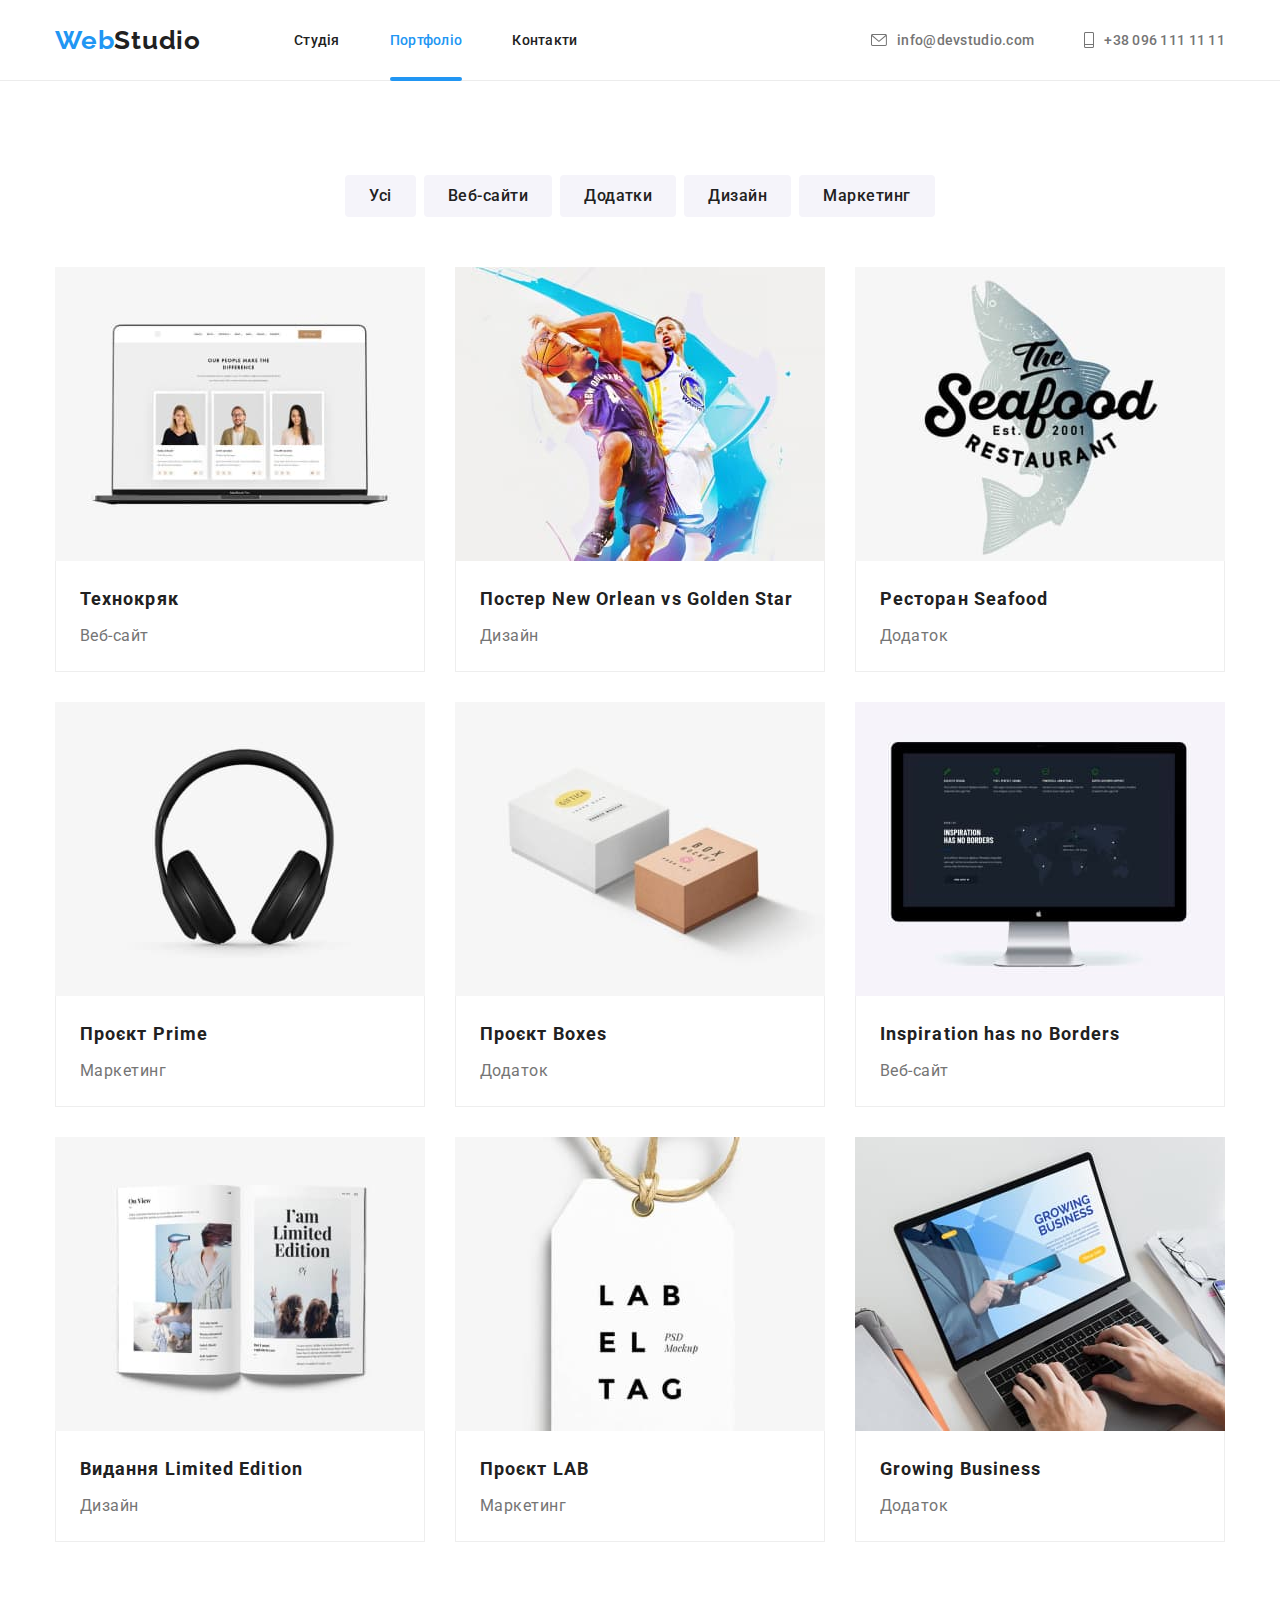
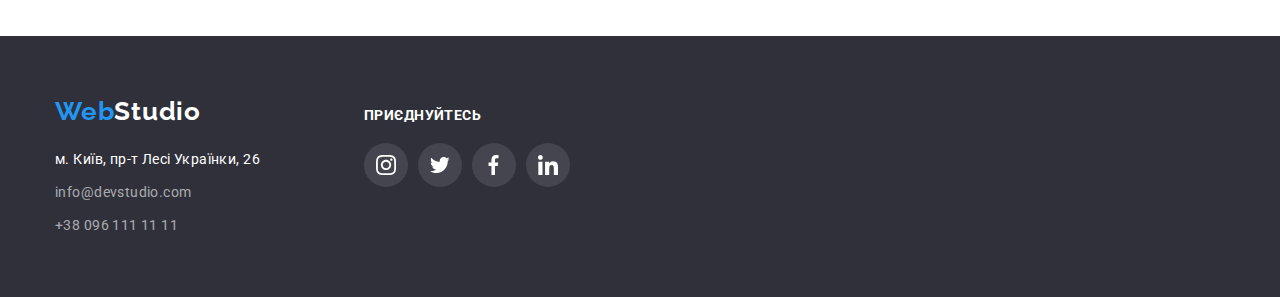
==== portfolio.html @ 09ee4f3e "start" ====
<!DOCTYPE html>
<html lang="en">
<head>
    <meta charset="UTF-8">
    <meta http-equiv="X-UA-Compatible" content="IE=edge">
    <meta name="viewport" content="width=device-width, initial-scale=1.0">
    <title>Portfolio</title>
    <link rel="preconnect" href="https://fonts.gstatic.com" crossorigin>
    <link rel="preconnect" href="https://fonts.googleapis.com">
    <link href="https://fonts.googleapis.com/css2?family=Raleway:wght@700&family=Roboto:wght@400;500;700;900&display=swap" rel="stylesheet">
    <link rel="stylesheet" href="https://cdnjs.cloudflare.com/ajax/libs/modern-normalize/1.1.0/modern-normalize.min.css" integrity="sha512-wpPYUAdjBVSE4KJnH1VR1HeZfpl1ub8YT/NKx4PuQ5NmX2tKuGu6U/JRp5y+Y8XG2tV+wKQpNHVUX03MfMFn9Q==" crossorigin="anonymous" referrerpolicy="no-referrer">
    <link rel="stylesheet" href="./css/styles.css">    
</head>
<body class="site-body">

<!--Header-->
<header class="header">
    <div class="header-container container"> 
        <a href="./index.html" class="logo-link link">Web<span class="logo-accent-black">Studio</span></a>
        <nav class="header-navigation">
            <ul class="site-nav-list list ">
                <li><a href ="./index.html" class="navigation-link link ">Студія</a></li>
                <li><a href="./portfolio.html" class="navigation-link link current">Портфоліо</a></li>
                <li><a href="/" class="navigation-link link">Контакти</a></li>
            </ul>
        </nav>
        <ul class="auth-nav-list list">
            <li>
                <a href="mailto:info@devstudio.com" class="auth-link">
                <svg class="header-icon" width="16" height="12">
                    <use href="./images/header-symbol-defs.svg#icon-header1" ></use>
                </svg>
                info@devstudio.com</a>
            </li>
            <li>
                <a href="tel:+380961111111" class="auth-link">
                <svg class="header-icon" width="10" height="16">
                    <use href="./images/header-symbol-defs.svg#icon-header2" ></use>
                </svg>
                +38 096 111 11 11</a>
            </li>
        </ul>
    </div>   
</header>

<!--Filter of buttons-->
<main>
    <section class="filter-section">
        <div class="container"> 
            <h1 class="visually-hidden">Портфоліо</h1>
            <ul class="filters-list list"> 
                <li><button type="button" class="filter">Усі</button></li>
                <li><button type="button" class="filter">Веб-сайти</button></li>
                <li><button type="button" class="filter">Додатки</button></li>
                <li><button type="button" class="filter">Дизайн</button></li>
                <li><button type="button" class="filter">Маркетинг</button></li>
            </ul>

            <ul class="filter-set">
                <li class="filter-item"> 
                    <a href="./index.html" class="filter-card-link" target="_blank" rel="noopener noreferrer nofollow">
                        <div class="filter-top-wrap">
                            <img src="./images/project1.jpeg" 
                            alt="Леп топ. Зображення сайту" 
                            width="370" 
                            height="294">
                            <p class="filter-top">Ресурс пропонує комплексні пропозиції з різним рівнем функціоналу та сервісів. Все це дозволить відвідувачу отримати вичерпні відомості про компанію чи приватну особу.</p>
                        </div>

                        <div class="filter-card-content">
                            <h3 class="project-name">Технокряк</h3>
                            <p class="app">Веб-сайт</p>                            
                            <p class="visually-hidden">Lorem ipsum dolor sit, amet consectetur adipisicing elit. Laudantium, quod.</p>
                        </div>
                    </a>
                </li>
                <li class="filter-item"> 
                    <a href="./index.html"  class="filter-card-link" target="_blank" rel="noopener noreferrer nofollow">
                        <div class="filter-top-wrap">
                            <img src="./images/project2.jpeg" 
                            alt="Леп топ. Зображення сайту" 
                            width="370"
                            height="294">
                            <p class="filter-top">Ресурс пропонує комплексні пропозиції з різним рівнем функціоналу та сервісів. Все це дозволить відвідувачу отримати вичерпні відомості про компанію чи приватну особу.</p>
                        </div>
                        
                        <div class="filter-card-content">
                            <h3 class="project-name">Постер New Orlean vs Golden Star</h3>
                            <p class="app">Дизайн</p>
                            <p class="visually-hidden">Lorem ipsum dolor sit, amet consectetur adipisicing elit. Laudantium, quod.</p>
                        </div>
                    </a>
                </li>
                <li class="filter-item"> 
                    <a href="./index.html"  class="filter-card-link" target="_blank" rel="noopener noreferrer nofollow">
                        <div class="filter-top-wrap">
                            <img src="./images/project3.jpeg" 
                            alt="Леп топ. Зображення сайту" 
                            width="370"
                            height="294">
                            <p class="filter-top">Ресурс пропонує комплексні пропозиції з різним рівнем функціоналу та сервісів. Все це дозволить відвідувачу отримати вичерпні відомості про компанію чи приватну особу.</p>
                        </div>

                        <div class="filter-card-content">
                            <h3 lang="en" class="project-name">Ресторан Seafood</h3>
                            <p class="app">Додаток</p>
                            <p class="visually-hidden">Lorem ipsum dolor sit, amet consectetur adipisicing elit. Laudantium, quod.</p>
                        </div>
                    </a>
                </li>
                <li class="filter-item"> 
                    <a href="./index.html"  class="filter-card-link" target="_blank" rel="noopener noreferrer nofollow">
                        <div class="filter-top-wrap">
                            <img src="./images/project4.jpeg" 
                            alt="Леп топ. Зображення сайту" 
                            width="370"
                            height="294">
                            <p class="filter-top">Ресурс пропонує комплексні пропозиції з різним рівнем функціоналу та сервісів. Все це дозволить відвідувачу отримати вичерпні відомості про компанію чи приватну особу.</p>
                        </div>

                        <div class="filter-card-content">
                            <h3 lang="en" class="project-name">Проєкт Prime</h3>
                            <p class="app">Маркетинг</p>                            
                            <p class="visually-hidden">Lorem ipsum dolor sit, amet consectetur adipisicing elit. Laudantium, quod.</p>
                        </div>
                    </a>
                </li>
                <li class="filter-item"> 
                    <a href="./index.html"  class="filter-card-link" target="_blank" rel="noopener noreferrer nofollow">
                        <div class="filter-top-wrap">
                            <img src="./images/project5.jpeg" 
                            alt="Леп топ. Зображення сайту" 
                            width="370"
                            height="294">
                            <p class="filter-top">Ресурс пропонує комплексні пропозиції з різним рівнем функціоналу та сервісів. Все це дозволить відвідувачу отримати вичерпні відомості про компанію чи приватну особу.</p>
                        </div>

                        <div class="filter-card-content">
                            <h3 lang="en" class="project-name">Проєкт Boxes</h3>
                            <p class="app">Додаток</p>
                            <p class="visually-hidden">Lorem ipsum dolor sit, amet consectetur adipisicing elit. Laudantium, quod.</p>
                        </div>
                    </a>
                </li>
                <li class="filter-item"> 
                    <a href="./index.html"  class="filter-card-link" target="_blank" rel="noopener noreferrer nofollow">
                        <div class="filter-top-wrap">
                            <img src="./images/project6.jpeg" 
                            alt="Леп топ. Зображення сайту" 
                            width="370"
                            height="294">
                            <p class="filter-top">Ресурс пропонує комплексні пропозиції з різним рівнем функціоналу та сервісів. Все це дозволить відвідувачу отримати вичерпні відомості про компанію чи приватну особу.</p>
                        </div>
                        <div class="filter-card-content">
                            <h3 class="project-name">Inspiration has no Borders</h3>
                            <p class="app">Веб-сайт</p>
                            <p class="visually-hidden">Lorem ipsum dolor sit, amet consectetur adipisicing elit. Laudantium, quod.</p>
                        </div>
                    </a> 
                </li>
                <li class="filter-item"> 
                    <a href="./index.html"  class="filter-card-link" target="_blank" rel="noopener noreferrer nofollow">
                        <div class="filter-top-wrap">
                            <img src="./images/project7.jpeg" 
                            alt="Леп топ. Зображення сайту" 
                            width="370"
                            height="294">
                            <p class="filter-top">Ресурс пропонує комплексні пропозиції з різним рівнем функціоналу та сервісів. Все це дозволить відвідувачу отримати вичерпні відомості про компанію чи приватну особу.</p>
                        </div>
                        <div class="filter-card-content">
                            <h3 class="project-name">Видання Limited Edition</h3>
                            <p class="app">Дизайн</p>
                            <p class="visually-hidden">Lorem ipsum dolor sit, amet consectetur adipisicing elit. Laudantium, quod.</p>
                        </div>
                    </a> 
                </li>
                <li class="filter-item"> 
                    <a href="./index.html"  class="filter-card-link" target="_blank" rel="noopener noreferrer nofollow">
                        <div class="filter-top-wrap">
                            <img src="./images/project8.jpeg" 
                            alt="Леп топ. Зображення сайту" 
                            width="370"
                            height="294">
                            <p class="filter-top">Ресурс пропонує комплексні пропозиції з різним рівнем функціоналу та сервісів. Все це дозволить відвідувачу отримати вичерпні відомості про компанію чи приватну особу.</p>
                        </div>
                        <div class="filter-card-content">
                            <h3 class="project-name">Проєкт LAB</h3>
                            <p class="app">Маркетинг</p>
                            <p class="visually-hidden">Lorem ipsum dolor sit, amet consectetur adipisicing elit. Laudantium, quod.</p>
                        </div>
                    </a>    
                </li>
                <li class="filter-item"> 
                    <a href="./index.html"  class="filter-card-link" target="_blank" rel="noopener noreferrer nofollow">
                        <div class="filter-top-wrap">
                            <img src="./images/project9.jpeg" 
                            alt="Леп топ. Зображення сайту" 
                            width="370"
                            height="294">
                            <p class="filter-top">Ресурс пропонує комплексні пропозиції з різним рівнем функціоналу та сервісів. Все це дозволить відвідувачу отримати вичерпні відомості про компанію чи приватну особу.</p>
                        </div>                     
                        <div class="filter-card-content">
                            <h3 class="project-name">Growing Business</h3>
                            <p class="app">Додаток</p>
                            <p class="visually-hidden">Lorem ipsum dolor sit, amet consectetur adipisicing elit. Laudantium, quod.</p>
                        </div>
                    </a>
                </li>
            </ul>
        </div>
    </section>
</main>

<!--Footer -->
    <footer class="footer">
        <div class="container footer-container">
            <div class="contact-wrap">
                <div class="footer-contact ">
                    <a href="./index.html" class="logo-link link">Web<span class="logo-accent-white">Studio</span></a>
                    <address class="footer-address">
                        <ul class="footer-list list">
                            <li class="address-item">
                                <a href="https://goo.gl/maps/D7AYQbpJmKxiP5Zv7"
                                target="_blank"
                                rel="noopener noreferrer nofollow" class="link-address-address link"
                                >м. Київ, пр-т Лесі Українки, 26</a>
                            </li>
                            <li class="address-item"><a href="mailto:info@devstudio.com" class="link-address link">info@devstudio.com</a></li>
                            <li class="address-item"><a href="tel:+380961111111" class="link-address link call">+38 096 111 11 11</a></li>
                        </ul>
                    </address>
                </div>
            </div>
            <div class="join-wrap">
                <div class="footer-join">
                    <h3 class="footer-soc-titel">приєднуйтесь</h3>
                    <ul class="footer-soc-list list">
                        <li class="footer-soc-item">
                            <a href=""
                            target="_blank"
                            rel="noopener noreferrer nofollow" 
                            class="footer-soc-link list">
                                <svg class="clints-soc-icon" width="20" height="20">
                                    <use href="./images/symbol-defs.svg#icon-Team1"></use>
                                </svg>
                            </a>
                        </li>
                        <li class="team-soc-item">
                            <a href=""
                            target="_blank"
                            rel="noopener noreferrer nofollow" 
                            class="footer-soc-link list">
                                <svg class="clints-soc-icon" width="20" height="20">
                                    <use href="./images/symbol-defs.svg#icon-Team2"></use>
                                </svg>
                            </a>
                        </li>
                        <li class="team-soc-item">
                            <a href=""
                            target="_blank"
                            rel="noopener noreferrer nofollow" 
                            class="footer-soc-link list">
                                <svg class="clints-soc-icon" width="20" height="20">
                                    <use href="./images/symbol-defs.svg#icon-Team3"></use>
                                </svg>
                            </a>
                        </li>
                        <li class="team-soc-item">
                            <a href=""
                            target="_blank"
                            rel="noopener noreferrer nofollow" 
                            class="footer-soc-link list">
                                <svg class="clints-soc-icon" width="20" height="20">
                                    <use href="./images/symbol-defs.svg#icon-Team4"></use>
                                </svg>
                            </a>
                        </li>
                    </ul>
                </div>
            </div>
        </div>
    </footer>
</body>
</html>
---- css/styles.css ----
html {
    box-sizing: border-box;
}

*,*::before, *::after{
    box-sizing: inherit;
}

:root{
    --primary-text-color: #212121;
    --hero-text-color: #FFFFFF;
    --accet-text-color: #757575;
    --hero-text-color-low-wisibility:rgba(255, 255, 255, 0.6);
    --logo-blue-color:#2196F3;
    --primary-background-color:#FFFFFF;
    --additional-background-color:#F5F4FA;
    --accent-background-color:#2F303A;

    --button-color:#2196F3;
    --button-acvive-color:#188CE8;
    --filter-btn-border-color: #ECECEC;
    --hero-background-color: #C4C4C4;

    --filter-colour:#F5F4FA;
    --filter-active-color:#2196F3;
    --filter-container-background-color: #FFFFFF;
    --filter-container-border-color: 1px solid #EEEEEE;;
    --filter-set-gap: 30px;
    --filter-box-shadow: 0px 1px 1px rgba(0, 0, 0, 0.12), 0px 4px 4px rgba(0, 0, 0, 0.06), 1px 4px 6px rgba(0, 0, 0, 0.16);
    --filter-hover-overlay:rgba(33, 150, 243, 0.9);

    --team-border-shadow: 0px 1px 3px rgba(0, 0, 0, 0.12), 0px 1px 1px rgba(0, 0, 0, 0.14), 0px 2px 1px rgba(0, 0, 0, 0.2);
    --team-soc-item-color: #AFB1B8;
    --header-container-border: #ECECEC;
    --clients-border: #AFB1B8;

    --timing-function: cubic-bezier(0.4, 0, 0.2, 1);
}

p,
h1,
h2,
h3,
h4,
h5,
h6 {
    margin: 0;
}

ul,
ol {
    margin: 0;
    padding-left: 0;
}

a {
    text-decoration: none;
}

button {
    cursor: pointer;
}

address {
    font-style: normal;
}

address {
    font-style: normal;
}

img {
    display: block;
    height: auto;
}

body{
    background-color: var(--primary-background-color);
    font-family: "Roboto", sans-serif;
    margin: 0;
}

.list{
    list-style: none;
}

.link{
    text-decoration: none;
    font-style: normal;

    transition: color 250ms var(--timing-function);
} 

.section {
    padding-top: 120px;
    padding-bottom: 120px;
}

.container{
    width: 1200px;
    padding-left: 15px;
    padding-right: 15px;
    margin: 0 auto;
}

.visually-hidden{
    position: absolute;
    width: 1px;
    height: 1px;
    margin: -1px;
    border: 0;
    padding: 0;

    white-space: nowrap;
    clip-path: inset(100%);
    clip: rect(0 0 0 0);
    overflow: hidden;
}


/* -------------header------------ */

.header{
    font-family:'Roboto';
    border-bottom-width: 1px;
    border-bottom-style: solid;
    border-bottom-color: var(--header-container-border);

}

.header-container {
    display: flex;
    align-items: center;
    text-align: center;
}

.logo-link{
    color:var(--logo-blue-color); 
    font-family: 'Raleway','sans-serif';
    font-weight: 700;
    font-size: 26px;
    line-height: calc(31/26);
    letter-spacing: 0.03em;
    margin-right: 93px;
}

.logo-accent-black{
    color: var(--primary-text-color);
    font-family: inherit;

}

/* Site navigaion */

.header-navigation {
    margin-left: ;
}

.site-nav-list{
    display: flex;
    gap: 50px;
    align-items: center;
}


.site-nav-list,.link-address,.link:hover,
.site-nav-list,.link-address,.link:focus{
    color:var(--logo-blue-color); 
}

.navigation-link{
    color: var(--primary-text-color);
    font-weight: 500;
    font-size: 14px;
    line-height: calc(16/14);
    letter-spacing: 0.02em;
    display: inline-block;
    padding-top: 32px;
    padding-bottom: 32px;

    position: relative;
}

.current::after{
    content:'';
    position: absolute;
    display: block;
    width: 100%;
    height: 4px;
    border-radius: 2px;
    background-color: var(--logo-blue-color);
    bottom: -1px;
} 

.navigation-link:hover::after{
    opacity: 1;
}


.header-autharisation{
    margin-left: auto;
}


.site-nav-list .link.current{
    color: var(--logo-blue-color);
    
}

/* Site autharisation */

.auth-nav-list{
    display: flex;
    gap: 50px;
    margin-left: auto;
}

.auth-nav-list .auth-link {
    color: var(--accet-text-color);
    text-decoration: none;
    display: flex;
    align-items: center;

    transition: color 250ms var(--timing-function);
}

.auth-nav-list,.auth-link:hover,
.auth-nav-list,.auth-link:focus{
    color:var(--logo-blue-color); 
}

.header-icon{
    margin-right: 10px;
    fill: currentColor;

    transition: fill 250ms var(--timing-function);
}
.auth-link{
    padding-top: 32px;
    padding-bottom: 32px;
    transition: color 250ms var(--timing-function);
    
}

.auth-nav-list, .auth-link:hover
.auth-nav-list, .auth-link:focus{
    color:var(--logo-blue-color);        
    font-weight: 500;
    font-size: 14px;
    line-height: calc(16/14);
    letter-spacing: 0.02em
    
}


.header-icon:hover,
.header-icon:focus .header-icon{
    fill: var(--logo-blue-color)
}
/*--------------footer--------------*/

.footer{
    background-color:var(--accent-background-color);
    padding-top: 60px;
    padding-bottom: 60px;
}

.footer-container {
    display: flex;
    align-items: baseline;
}

/*--------------CONTACTS--------------*/


.logo-accent-white{
    color:var(--hero-text-color);
}

.link-address-address{
    color: var(--hero-text-color);
    font-size: 14px;
    line-height:calc(24/14);
    letter-spacing: 0.03em;
    display: inline-block;
}

.link-address{
    color: var(--hero-text-color);
    font-size: 14px;
    line-height:calc(24/14);
    letter-spacing: 0.03em;
    color:var(--hero-text-color-low-wisibility);
}

.footer-address{
    margin-top: 20px;
}

.address-item:not(:last-child) {
    margin-bottom: 9px;
}

.call{
    display: inline-block;
}

.footer-contact{
    margin-right: 70px;
}

/*--------------JOIN------------ */

.footer-soc-titel{
    color: var(--hero-text-color);
    font-weight: 700;
    font-size: 14px;
    line-height: calc(16/14);
    letter-spacing: 0.03em;
    text-transform: uppercase;
    margin-bottom: 20px;
}

.footer-soc-list {
    display: flex;
    gap: 10px;

}

.footer-soc-item {
    width: 44px;
    height: 44px;
}

.footer-soc-link {
    width: 100%;
    height: 100%;
    border-radius: 50%;
    background-color:rgba(255, 255, 255, 0.1);
    display: flex;
    align-items: center;
    justify-content: center;
}

.footer-soc-link{
    fill: var(--hero-text-color);
    transition: background-color 250ms var(--timing-function), fill 250ms var(--timing-function);
}

.footer-soc-link:hover, 
.footer-soc-link:focus{
    background-color: var(--logo-blue-color);
}


/*--------------WebStudio------------ */

/*hero*/
.hero{
    padding-top: 200px;
    padding-bottom: 200px;
    text-align: center;
    background-color: var(--hero-background-color);
    background-image: linear-gradient(
        rgba(47, 48, 58, 0.4),
        rgba(47, 48, 58, 0.4)
        ),
        url(../images/Hero.jpeg);
    max-width: 1600px;
    background-repeat: no-repeat;
    background-position: center;
    background-size: cover;
    margin: 0 auto;
}

.hero-title{
    color: var(--hero-text-color);
    font-weight: 900;
    font-size: 44px;
    line-height: calc(60/44);
    letter-spacing: 0.06em;
    text-transform: uppercase;
    width: 696px;
    display: block;
    margin: 0 auto;
    text-align: center;
    margin-bottom: 30px;
}

/*button*/

.button{
    font-family: inherit;
    font-style: normal;
    font-weight: 700;
    font-size: 16px;
    line-height: calc(30/16);
    color: var(--hero-text-color);
    background-color: var(--button-color);
    letter-spacing: 0.06em;
    min-width: 216px;
    cursor: pointer;
    border-radius: 4px;
    border-color: transparent;
    padding: 10px 32px;

    box-shadow: 0px 4px 4px rgba(0, 0, 0, 0.15);
    transition-property:background-color;
    transition-duration: 250ms;
    transition-timing-function: var(--timing-function), background-color 250ms var(--timing-function);
}

.modal-close-icon{
    width: 18px;
}

.button:hover,
.button:focus {
    color: var(--hero-text-color);
    background-color: var(--button-acvive-color);
}

/*benefits*/
.benefits{
    padding-top: 94px;
}

.benefits-wrap{
    flex-basis: calc((100% - 3 * 30px) / 4);
}

.benefits-thumb{
    background-color: var(--additional-background-color);
    width: 270px;
    height: 120px;
    display: flex;
    align-items: center;
    justify-content:center
}

.benefits-icon{
    width: 70px;
    height: 70px;
}

.benefits-title{
    color: var(--primary-text-color);
    font-weight: 700;
    font-size: 14px;
    line-height: calc(16/14);
    letter-spacing: 0.03em;
    text-transform: uppercase;
    margin-top: 30px;
    margin-bottom: 10px;
}

.benefits-descriptions{
    color:var(--accet-text-color); 
    font-size: 14px;
    line-height: calc(24/14);
    letter-spacing: 0.03em;
}

.benefits-list{
    display: flex;
    gap: 30px;
}

/*What are we doing*/

.examples{
    padding-top: 94px;
    padding-bottom: 94px;
}

.examples-title{
    color: var(--primary-text-color);
    font-weight: 700;
    font-size: 36px;
    line-height: calc(42/36);
    text-align: center;
    letter-spacing: 0.03em;
    margin-bottom: 50px;
}

.examples-image{
    flex-basis: calc((100%-2*30px) / 3);
}

.examples-ul{
    display: flex;
    gap: 30px;
}

.examples-head{
    font-weight: 700;
    font-size: 14px;
    line-height: calc(16/14);
    text-align: center;
    letter-spacing: 0.03em;
    text-transform: uppercase;
    color: var(--hero-text-color);
    margin-top: 0;
    margin-bottom: 0;
    padding-top: 27px;
    padding-bottom: 27px;
    background-color: rgba(47, 48, 58, 0.8);
}

.examples-head-wrap{
    position: absolute;
    bottom: 0;
    width: 100%;
}

.examples-products{
    position: relative;
    display: block;
}

/*our-team*/
.our-team-section{
    background-color: var(--additional-background-color);
    padding-top: 94px;
    padding-bottom: 94px;
}

.our-team{
    display: flex;
    flex-basis: calc(100% / 3);
    gap: 30px;

}
.our-team-title{
    font-weight: 700;
    font-size: 36px;
    line-height: calc(42/36);
    text-align: center;
    letter-spacing: 0.03em;
    margin-bottom: 50px;
}

.team-member-name{
    color: var(--primary-text-color);
    font-weight: 500;
    font-size: 16px;
    line-height: calc(19/16);
    margin-bottom: 10px;
    text-align: center;
    
}

.team-member-posiion{
    color:var(--accet-text-color);
    font-size: 16px;
    line-height: calc(19/16);
    letter-spacing: 0.03em;
    text-align: center;
    margin-bottom: 16px;

}

.our-team >.team-card{
    background-color: var(--primary-background-color);
    box-shadow: var(--team-border-shadow);
    border-radius: 0px 0px 4px 4px;
}

.team-card-wrap{
    background-color: var(--primary-background-color);
    padding-top: 30px;
    padding-bottom: 30px;
    border-radius: 0px 0px 4px 4px;
}

.team-soc-list {
    display: flex;
    justify-content: center;
    gap: 10px;

}

.team-soc-item {
    width: 44px;
    height: 44px;
}

.team-soc-link {
    width: 100%;
    height: 100%;
    border-radius: 50%;
    display: flex;
    align-items: center;
    justify-content: center;

    fill:var(--team-soc-item-color);
    transition: background-color 250ms var(--timing-function), fill 250ms var(--timing-function);
}

.team-soc-link:hover, 
.team-soc-link:focus{
    background-color: var(--logo-blue-color);
}

.team-soc-link:hover, 
.team-soc-link:focus .clints-soc-icon{
    fill: var(--hero-text-color)
}

/*--------------CLIENTS------------ */
.clients-title{
    font-weight: 700;
    font-size: 36px;
    line-height: calc(42/36);
    text-align: center;
    letter-spacing: 0.03em;
    margin-bottom: 50px;
}

.clients-list {
    display: flex;
    justify-content: center;
    gap: 30px;
}

.clients-item {
    width: calc((100% - 5 * 30px) / 6);
    height: 92px;
}

.clients-link {
    width: 100%;
    height: 100%;
    border: 1px solid;
    border-color: var(--clients-border);
    border-radius: 4px;
    display: flex;
    align-items: center;
    justify-content: center;
    fill:var(--team-soc-item-color);

    transition: border-color 250ms var(--timing-function), fill 250ms var(--timing-function);
}

.clients-link:hover,
.clients-link:focus {
    border: 1px solid;

}

.clints-soc-icon{
    transition: fill 250ms var(--timing-function);

}

.clients-link:hover, 
.clients-link:focus .clints-soc-icon{
    fill: var(--logo-blue-color);
    border-color: var(--logo-blue-color);
}

/*--------------MODAL WINDOW----------- */
.backdrop{
    width: 100%;
    height: 100%;
    background-color: rgba(0, 0, 0, 0.2);
    position: fixed;
    top: 0;
    transition: opacity 250ms cubic-bezier(0.4, 0, 0.2, 1), visibility 250ms cubic-bezier(0.4, 0, 0.2, 1) ;
}

.modal{
    width: 528px;
    min-height: 581px;
    background-color: #FFFFFF;
    box-shadow: 0px 1px 3px rgba(0, 0, 0, 0.12), 0px 1px 1px rgba(0, 0, 0, 0.14), 0px 2px 1px rgba(0, 0, 0, 0.2);
    border-radius: 4px;
    position: absolute;
    top: 50%;
    left:50%;
    transform: translate(-50%, -50%) scale(1);
    transition: transform 250ms  var(--timing-function);
}

.backdrop.is-hidden .modal{
    transform: translate(-50%, -50%) scale(0);
}

.modal-close{
    display: flex;
    align-items: center;
    justify-content: center;
    background-color: transparent;
    border-radius: 50%;
    border: 1px solid rgba(0, 0, 0, 0.1);
    position: absolute;
    width: 30px;
    height: 30px;
    right: 8px;
    top: 8px;
    cursor: pointer;
    transition-property: fill;
    transition-duration: 250ms;
    transition-timing-function: var(--timing-function);
}

.modal-close:hover{
    fill:var(--hover-focus-color);
}

.modal-close:focus{
    fill: var(--hover-focus-color);

}
.backdrop.is-hidden{
    opacity: 0;
    visibility: hidden;
    pointer-events: none;
}

.modal-close-icon{
    width: 18px;
}

/*--------------PORTFOLIO------------ */

.filter-section{
padding-top: 94px;
padding-bottom: 94px;
}

.filter{
    font-family: inherit;
    font-style: normal;
    font-weight: 500;
    font-size: 16px;
    line-height: calc(26/16);
    color: var(--primary-text-color);
    background-color: var(--filter-colour);
    text-align: center;
    letter-spacing: 0.03em;
    cursor: pointer;
    border-radius: 4px;
    border-color: transparent;
    padding: 6px 22px 6px 22px;
    justify-content: center;
    border: none

    transition-property: color, background-color, box-shadow;
    transition-duration: 250ms;
    transition-timing-function: var(--timing-function);
}

.filter:hover,
.filter:focus {
    color: var(--hero-text-color);
    background-color: var(--filter-active-color);
    box-shadow: 0px 3px 1px rgba(0, 0, 0, 0.1), 0px 1px 2px rgba(0, 0, 0, 0.08), 0px 2px 2px rgba(0, 0, 0, 0.12);;
}

.filters-list{
    display: flex;
    justify-content: center;
    gap: 8px;
    margin-bottom: 50px;
}

.filter-set{
    list-style: none;
    display: flex;
    flex-wrap: wrap;
    gap: 30px;
    
}

.filter-item {
    flex-basis: calc((100% - 2 * 30px) / 3);
    
    transition-property:box-shadow;
    transition-duration: 250ms;
    transition-timing-function: var(--timing-function);
}

.filter-item:hover,
.filter-item:focus{
    box-shadow: 0px 1px 1px rgba(0, 0, 0, 0.12), 0px 4px 4px rgba(0, 0, 0, 0.06), 1px 4px 6px rgba(0, 0, 0, 0.16);
}

.filter-item:hover .filter-top{
    transform: translateY(0);
}

.filter-item:focus .filter-top{
    transform: translateY(0);
}

.filter-top-wrap{
    position: relative;
    overflow: hidden;
}

.filter-top{
    position: absolute;
    top: 0;
    height: 100%;
    color: var(--hero-text-color);
    font-weight: 400;
    font-size: 18px;
    line-height: calc(28/18);
    letter-spacing: 0.03em;
    padding: 63px 24px;
    background-color: var(--filter-hover-overlay);
    
    transform: translateY(100%);
    transition: transform 250ms var(--timing-function);
    overflow: auto;
    margin: 0px;

}


.filter-card-content{
    padding: 20px 24px;
    border-left: var(--filter-container-border-color);
    border-bottom: var(--filter-container-border-color);
    border-right: var(--filter-container-border-color);
}

.project-name {
    color: var(--primary-text-color);
    font-weight: 700;
    font-size: 18px;
    line-height: calc(36/18);
    letter-spacing: 0.06em;
    margin-bottom: 4px;
}

.app{
    color: var(--accet-text-color);
    font-size: 16px;
    line-height: calc(30/16);
    letter-spacing: 0.03em;
}

.filter-card-link{
    display: block;

    transition: box-shadow 250ms var(--timing-function);
}
.filter-card-link:hover,
.filter-card-link:focus {
    box-shadow: 0px 1px 1px rgba(0, 0, 0, 0.12), 0px 4px 4px rgba(0, 0, 0, 0.06), 1px 4px 6px rgba(0, 0, 0, 0.16);
}
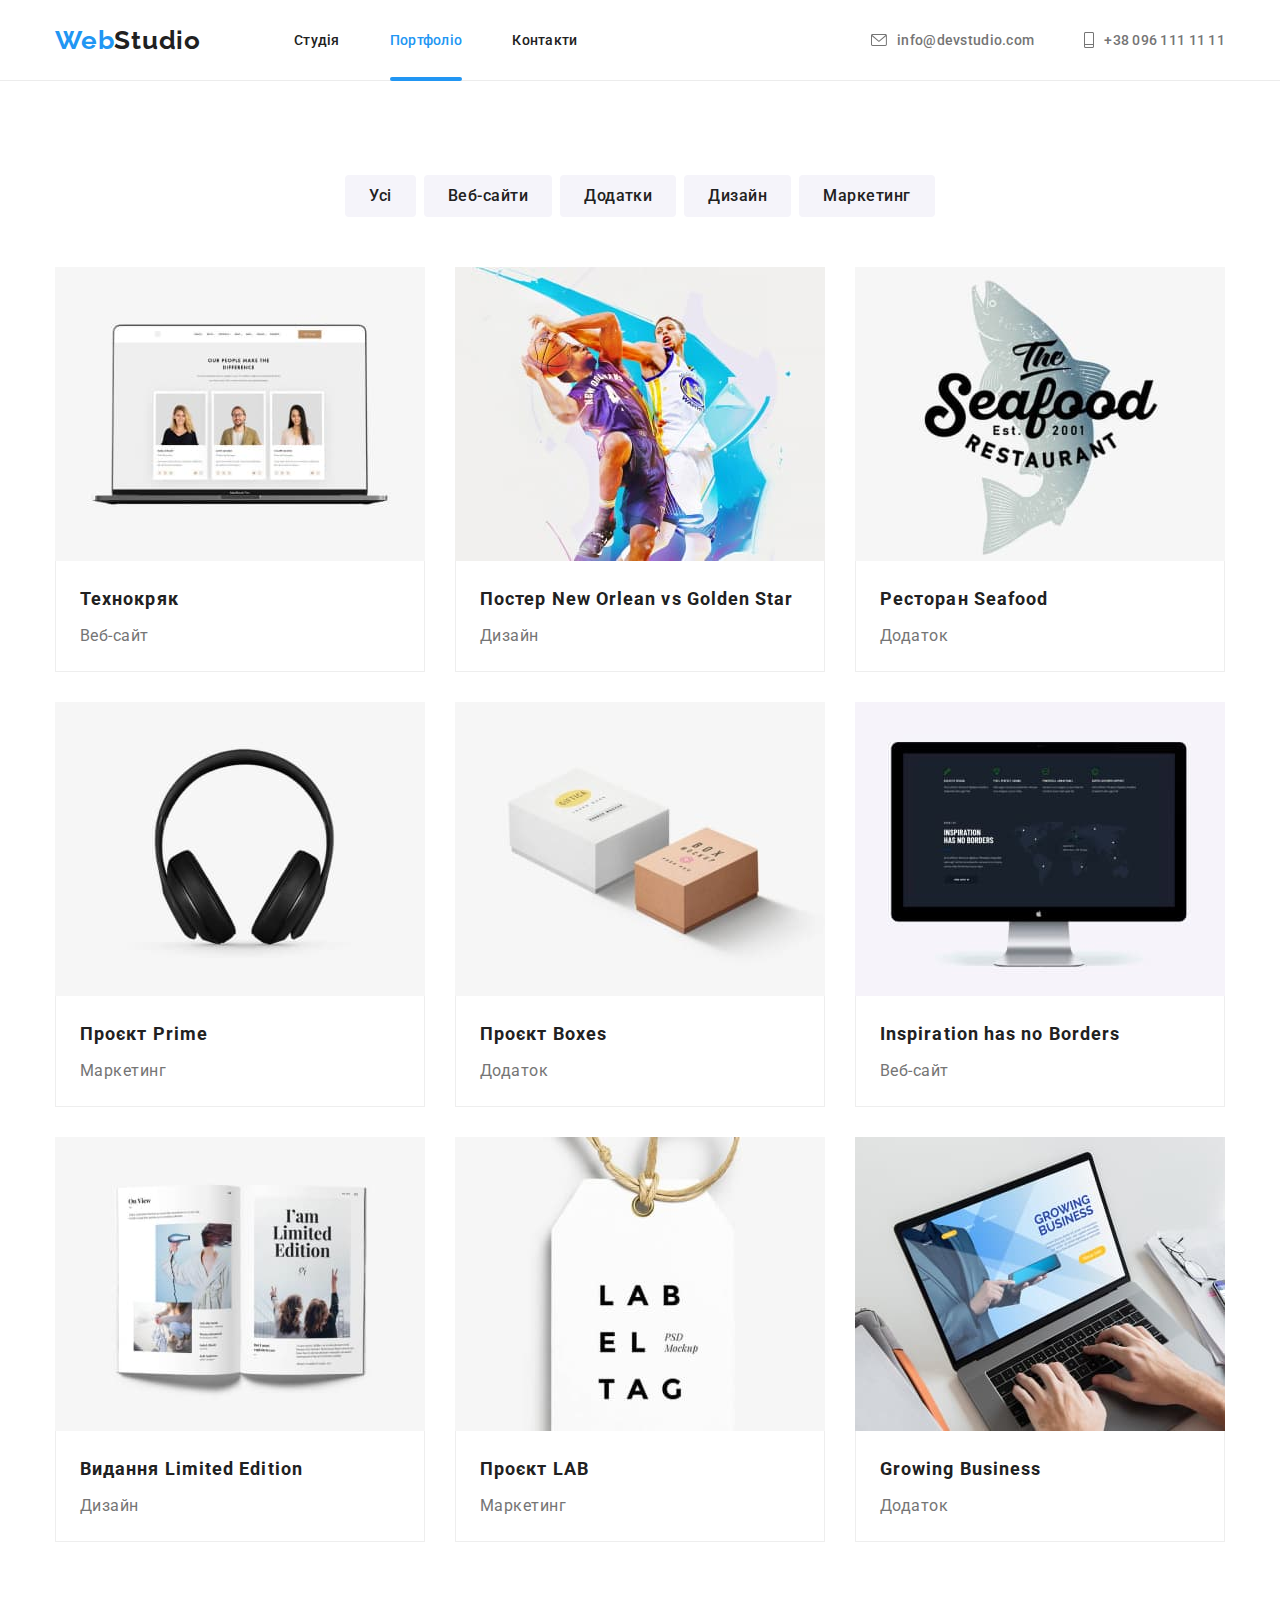
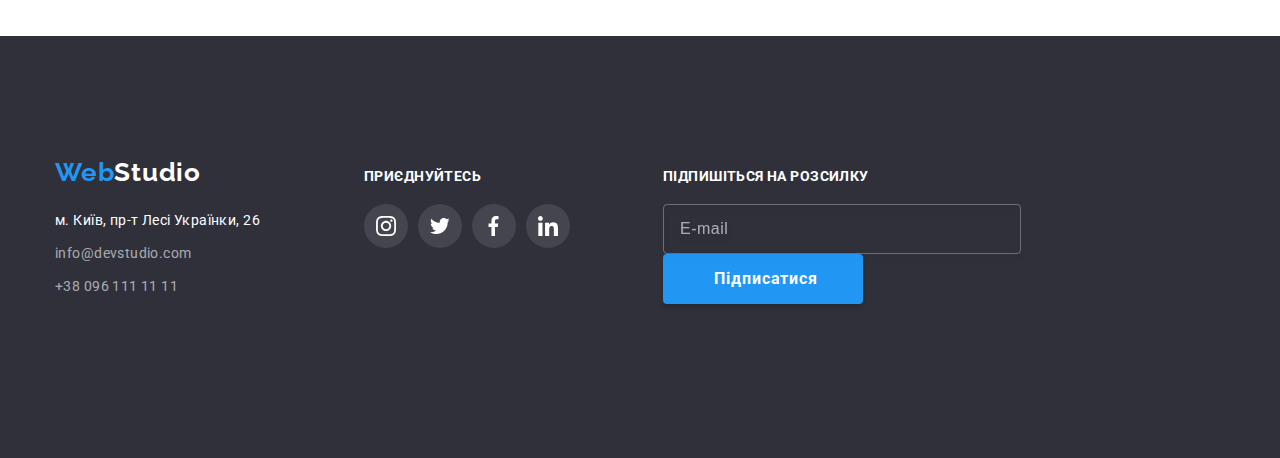
==== commit b289299f: "portfolio send added" ====
--- a/portfolio.html
+++ b/portfolio.html
@@ -210,7 +210,6 @@
         </div>
     </section>
 </main>
-
 <!--Footer -->
     <footer class="footer">
         <div class="container footer-container">
@@ -256,7 +255,7 @@
                             </a>
                         </li>
                         <li class="team-soc-item">
-                            <a href=""
+                        <a href=""
                             target="_blank"
                             rel="noopener noreferrer nofollow" 
                             class="footer-soc-link list">
@@ -278,7 +277,17 @@
                     </ul>
                 </div>
             </div>
-        </div>
+            <div class="subscribe-wrap">
+                <h3 class="footer-soc-titel">Підпишіться на розсилку</h3>
+                <div class="footer-input">
+                    <input type="email" placeholder="E-mail" name="email-subscribe" class="subscribe-input">
+                    <button type="submit" class="subscribe-button">Підписатися</button>
+                        <svg class="modal-close-icon" width="18" height="18">
+                            <use href="./images/svg-sprite.svg#icon-send"></use>
+                        </svg>
+                    </button>
+                </div>
+            </div>
     </footer>
 </body>
 </html>
--- a/css/styles.css
+++ b/css/styles.css
@@ -33,6 +33,9 @@
     --team-soc-item-color: #AFB1B8;
     --header-container-border: #ECECEC;
     --clients-border: #AFB1B8;
+
+    --input-border: rgba(33, 33, 33, 0.2);
+    --input-text-lable-color: rgba(117, 117, 117, 1);
 
     --timing-function: cubic-bezier(0.4, 0, 0.2, 1);
 }
@@ -309,8 +312,13 @@
     margin-right: 70px;
 }
 
-/*--------------JOIN------------ */
-
+/*--------------приєднуйтесь------------ */
+.join-wrap{
+    padding-top: 72px;
+    padding-bottom: 100px;
+}
+
+.footer-soc-titel,
 .footer-soc-titel{
     color: var(--hero-text-color);
     font-weight: 700;
@@ -352,6 +360,86 @@
     background-color: var(--logo-blue-color);
 }
 
+/*--------------Підпишіться на розсилку------------ */
+.subscribe-wrap{
+    margin-left: 93px;
+    padding-top: 72px;
+    padding-bottom: 94px;
+}
+
+.subscribe-form{
+    position: relative;
+    display: flex;
+}
+
+.subscribe-input{
+    width:358px;
+    height: 50px;
+    color: rgba(255, 255, 255, 0.6);
+    background-color: transparent;
+    border: 1px solid rgba(255, 255, 255, 0.3);
+    filter: drop-shadow(0px 4px 4px rgba(0, 0, 0, 0.15));
+    border-radius: 4px;
+    margin-right: 12px;
+    padding-left: 16px;
+    padding-right: 16px;
+    outline: transparent;
+
+    transition-property: border-color;
+    transition-duration: 250ms var(--timing-function)
+}
+
+.subscribe-input::placeholder{
+    font-family: 'Roboto' sans-serif;
+    font-style: normal;
+    font-weight: 400;
+    font-size: 16px;
+    line-height: 1.25;
+    align-items: center;
+    letter-spacing: 0.03em;
+    color: rgba(255, 255, 255, 0.6);
+}
+
+.subscribe-button{
+    display: inline-block;
+    justify-content: center;
+    align-items: center;
+
+    font-family: inherit;
+    font-style: normal;
+    font-weight: 700;
+    font-size: 16px;
+    line-height: calc(30/16);
+    color: var(--hero-text-color);
+    background-color: var(--button-color);
+    letter-spacing: 0.06em;
+    flex-wrap: nowrap;
+    padding-left: 12px;
+    min-width: 200px;
+    min-height: 50px;
+    cursor: pointer;
+    border-radius: 4px;
+    border-color: transparent;
+
+    box-shadow: 0px 4px 4px rgba(0, 0, 0, 0.15);
+    transition-property:background-color;
+    transition-duration: 250ms;
+    transition-timing-function: var(--timing-function), background-color 250ms var(--timing-function);
+}
+
+.modal-close-icon{
+    position: absolute;
+    right: 28px;
+    top: 0;
+    transform: translateY(+50%);
+    fill: var(--hero-text-color)
+} 
+
+.subscribe-button:hover,
+.subscribe-button:focus{
+    color: var(--hero-text-color);
+    background-color: var(--button-acvive-color)
+}
 
 /*--------------WebStudio------------ */
 
@@ -678,8 +766,79 @@
     position: absolute;
     top: 50%;
     left:50%;
+    padding: 40px;
+
     transform: translate(-50%, -50%) scale(1);
     transition: transform 250ms  var(--timing-function);
+}
+
+.modal-title{
+    color: var(--primary-text-color);
+    font-family:'Roboto'sans-serif;
+    font-style: bold;
+    font-size: 20px;
+    font-weight: 700;
+    line-height: calc(23/20);
+    line-height: 100%;
+    letter-spacing: 0.03em;
+
+    text-align: center;
+    margin-top: 0;
+    margin-bottom: 12px;
+}
+
+.modal-input {
+    color: var(--input-text-lable-color);
+    width: 100%;
+    height: 40px;
+    border: 1px solid var(--input-border);
+    border-radius: 4px;
+    padding-left: 40px;
+    outline: transparent;
+
+    transition-property: border-color;
+    transition-duration: 250ms;
+    transition-timing-function: var(--timing-function);
+}
+
+.modal-input:focus,
+.modal-input:hover{
+    border-color: var(--logo-blue-color);
+    fill: var(--logo-blue-color);
+
+}
+
+.modal-input:focus+.modal-icon,
+.modal-input:hover+.modal-icon{
+    fill: var(--logo-blue-color);
+}
+
+.modal-input::placeholder{
+    font-size: 12px;
+    font-weight: 400;
+    letter-spacing: 1%;
+    color: rgba(117, 117, 117, 0.5);
+}
+
+.modal-input:not(:focus):not(:placeholder-shown):valid {
+    background-color: rgba(176, 232, 176, 0.535);
+}
+
+.modal-input:not(:focus):not(:placeholder-shown):invalid {
+    background-color: rgba(225, 124, 106, 0.535);
+}
+
+.label-text{
+    color: var(--input-text-lable-color);
+    font-family: 'Roboto' sans-serif;
+    font-style: normal;
+    font-weight: 400;
+    font-size: 12px;
+    line-height: calc(14/12);
+    letter-spacing: 0.01em;
+
+    display: block;
+    margin-bottom: 4px;
 }
 
 .backdrop.is-hidden .modal{
@@ -699,28 +858,191 @@
     right: 8px;
     top: 8px;
     cursor: pointer;
+
     transition-property: fill;
     transition-duration: 250ms;
     transition-timing-function: var(--timing-function);
 }
 
-.modal-close:hover{
+.modal-close:hover,
+.modal-close:focus{
     fill:var(--hover-focus-color);
 }
 
-.modal-close:focus{
-    fill: var(--hover-focus-color);
-
-}
+.input-wrap{
+    position: relative;
+    margin-bottom: 10px;
+}
+
+.modal-input.comment{
+    height: 120px;
+    padding: 12px 16px;
+    color: rgba(0, 0, 0, 1);
+    font-family: 'Roboto' sans-serif;
+    font-style: normal;
+    font-weight: 400;
+    font-size: 12px;
+    line-height: calc(14/12);
+    letter-spacing: 0.01em;
+
+    resize:none;
+
+}
+.modal-input.comment::placeholder{
+    font-family: 'Roboto' sans-serif;
+    font-style: normal;
+    font-weight: 400;
+    font-size: 12px;
+    line-height: 1.17px;
+    letter-spacing: 0.01em;
+    color: rgba(117, 117, 117, 0.5);
+
+}
+
+.modal-icon{
+    position: absolute;
+    left: 15px;
+    top: 50%;
+    transform: translateY(0%);
+
+    transition-property: fill;
+    transition-duration: 250ms;
+    transition-timing-function: var(--timing-function);
+}
+
 .backdrop.is-hidden{
     opacity: 0;
     visibility: hidden;
     pointer-events: none;
 }
 
+.modal-input.comment::placeholder{
+    font-family: 'Roboto' sans-serif;
+    font-style: normal;
+    font-weight: 400;
+    font-size: 12px;
+    line-height: calc(14/12);
+    letter-spacing: 0.01em;
+    color: rgba(117, 117, 117, 0.5);
+
+}
+
+.check-box-wrap{
+    margin-bottom: 30px;
+    display: flex;
+    justify-content: center;
+    align-items: center;
+
+}
+
+.check-box-wrap{
+    margin-bottom: 30px;
+    display: flex;
+    justify-content: center;
+    align-items: center;
+}
+
+.input-check{
+
+}
+
+
+.check-text{
+    font-family: 'Roboto' sans-serif;
+    font-style: normal;
+    font-weight: 400;
+    font-size: 14px;
+    line-height: calc(24/14);
+    letter-spacing: 0.01em;
+    color: var(--input-text-lable-color);
+    
+    display: flex;
+    align-items: center;
+}
+
+.check-text span {
+    width: 16px;
+    height: 15px;
+    border: 2px solid var(--primary-text-color);
+    border-radius: 2px;
+    margin-right: 5px;
+    
+    display: flex;
+    align-items: center;
+    justify-content: center;
+    fill: transparent;
+}
+
+.input-check:checked + .check-text:before span{
+    background-color: var(--logo-blue-color);
+    border-color: transparent;
+    fill:#F5F4FA
+}
+
+.check-icon{
+
+}
+
+.check-text span{
+    width: 16px;
+    height: 15px;
+    border: solid 2px rgba(33, 33, 33, 1);
+    border-radius: 2px;
+    margin-right: 8px;
+
+    display: flex;
+    align-items: center;
+    justify-content: center;
+
+    fill: transparent;
+    transition-property: fill, background-color, border-color;
+    transition-duration: 250ms vat (--timing-function)
+}
+
+.modal-button{
+    font-family: inherit;
+    font-style: normal;
+    font-weight: 400;
+    font-size: 16px;
+    font-style: bold;
+    line-height: calc(30/16);
+    color: var(--hero-text-color);
+    background-color: var(--button-color);
+    letter-spacing: 1%;
+    min-width: 200px;
+    cursor: pointer;
+    border-radius: 4px;
+    border-color: transparent;
+    padding: 10px 32px;
+
+    display: flex;
+    align-items: center;
+    
+    box-shadow: 0px 4px 4px rgba(0, 0, 0, 0.15);
+    transition-property:background-color;
+    transition-duration: 250ms;
+    transition-timing-function: var(--timing-function), background-color 250ms var(--timing-function);
+
+}
+
+.modal-button:hover,
+.modal-button:focus {
+    color: var(--hero-text-color);
+    background-color: var(--button-acvive-color);
+}
+
+
+.modal-form>.modal-button{
+    min-width: 200px;
+    display: block;
+    justify-content: center;
+    align-items: center;
+}
+
 .modal-close-icon{
     width: 18px;
 }
+
 
 /*--------------PORTFOLIO------------ */
 
@@ -815,9 +1137,7 @@
     transition: transform 250ms var(--timing-function);
     overflow: auto;
     margin: 0px;
-
-}
-
+}
 
 .filter-card-content{
     padding: 20px 24px;
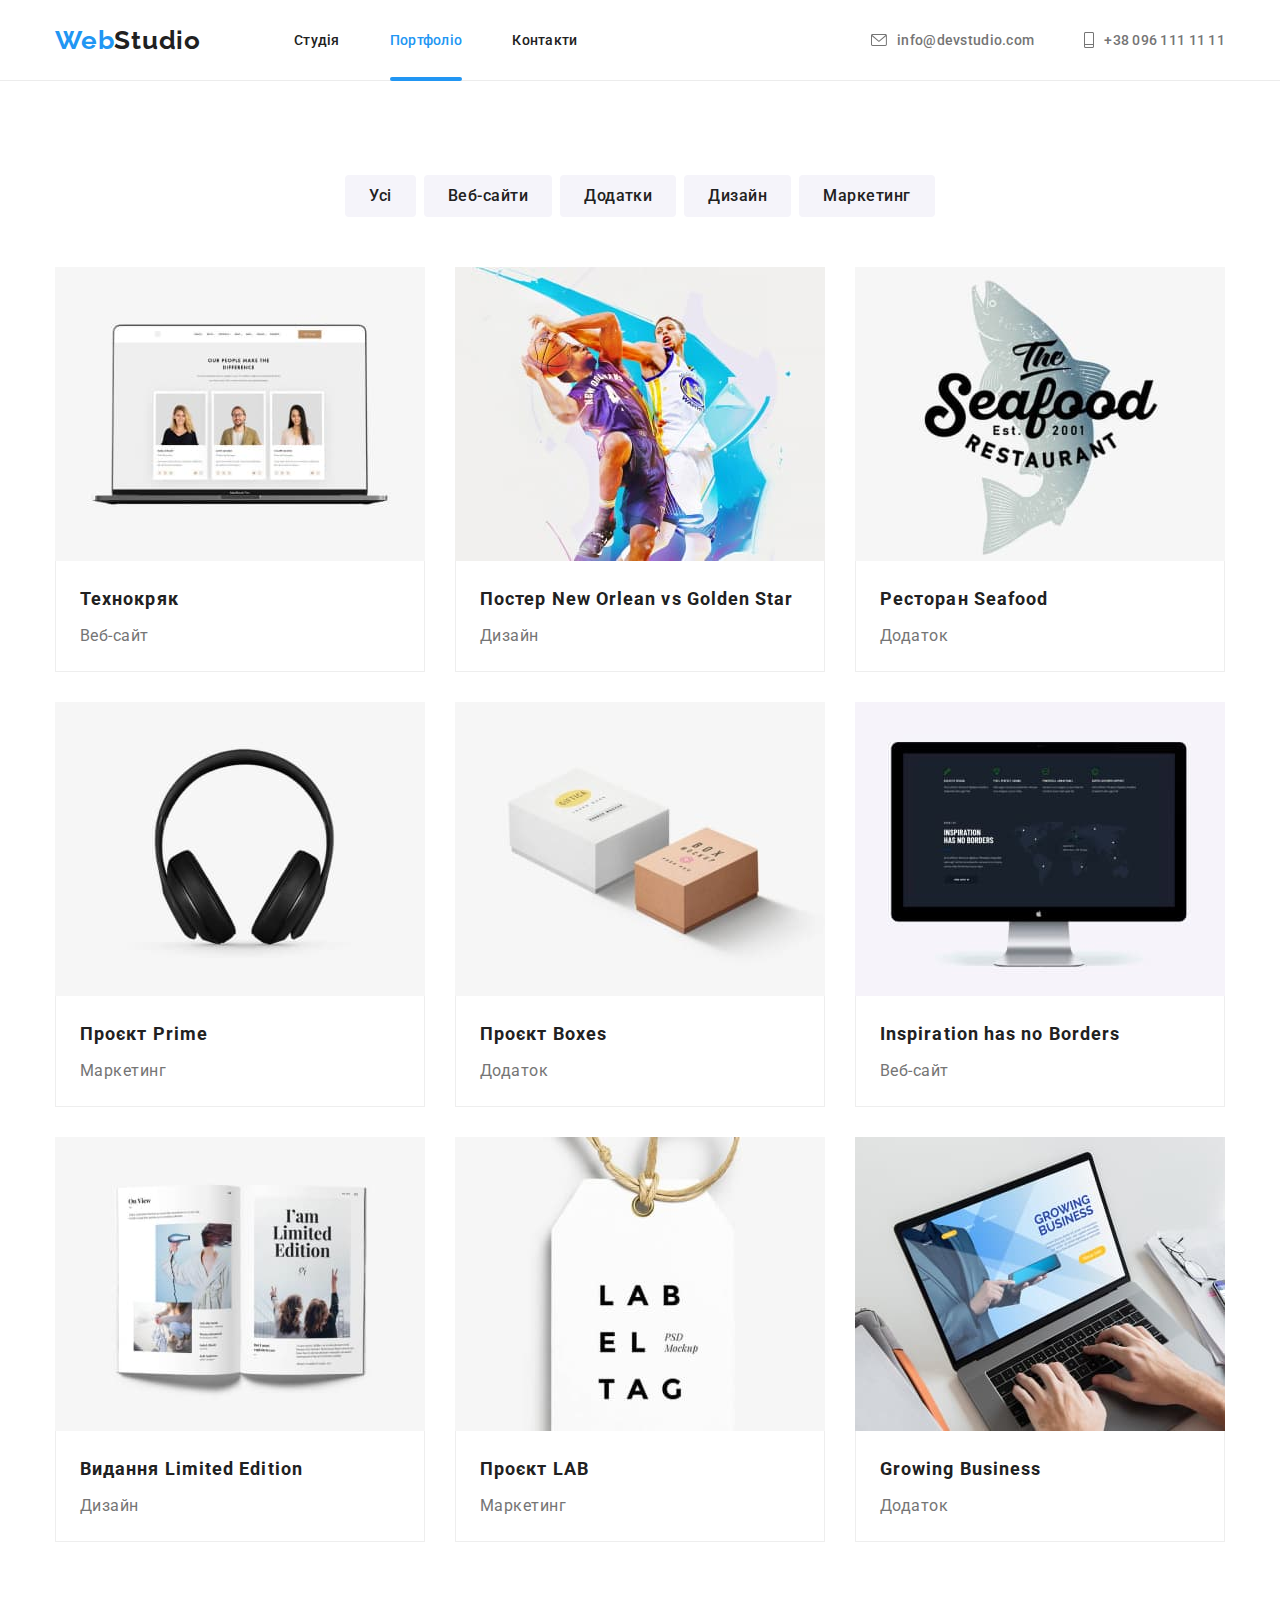
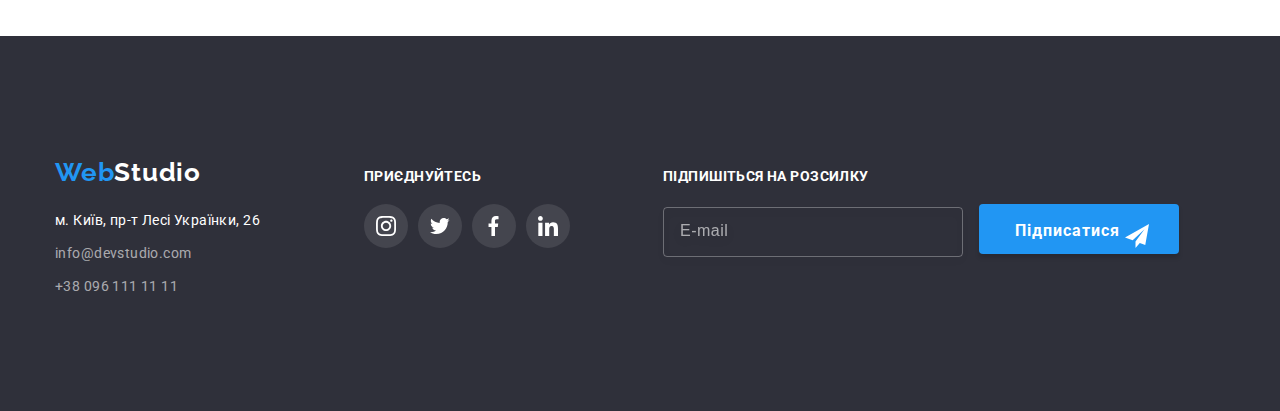
==== commit 83669fc6: "modal" ====
--- a/portfolio.html
+++ b/portfolio.html
@@ -210,6 +210,7 @@
         </div>
     </section>
 </main>
+
 <!--Footer -->
     <footer class="footer">
         <div class="container footer-container">
@@ -281,14 +282,14 @@
                 <h3 class="footer-soc-titel">Підпишіться на розсилку</h3>
                 <div class="footer-input">
                     <input type="email" placeholder="E-mail" name="email-subscribe" class="subscribe-input">
-                    <button type="submit" class="subscribe-button">Підписатися</button>
-                        <svg class="modal-close-icon" width="18" height="18">
+                    <button type="submit" class="subscribe-button">Підписатися
+                        <svg class="subscribe-button-icon" width="24px" height="24px">
                             <use href="./images/svg-sprite.svg#icon-send"></use>
                         </svg>
                     </button>
                 </div>
             </div>
+        </div>
     </footer>
 </body>
-</html>
-
+</html>--- a/css/styles.css
+++ b/css/styles.css
@@ -271,6 +271,8 @@
 .footer-container {
     display: flex;
     align-items: baseline;
+    margin-left:auto ;
+    margin-right: auto;
 }
 
 /*--------------CONTACTS--------------*/
@@ -373,7 +375,7 @@
 }
 
 .subscribe-input{
-    width:358px;
+    width:300px;
     height: 50px;
     color: rgba(255, 255, 255, 0.6);
     background-color: transparent;
@@ -386,7 +388,13 @@
     outline: transparent;
 
     transition-property: border-color;
-    transition-duration: 250ms var(--timing-function)
+    transition-duration: 250ms;
+    transition-timing-function: var (--timing-function)
+}
+
+.subscribe-input:hover,
+.subscribe-input:focus{
+    border-color: var(--hover-focus-color)
 }
 
 .subscribe-input::placeholder{
@@ -424,19 +432,17 @@
     box-shadow: 0px 4px 4px rgba(0, 0, 0, 0.15);
     transition-property:background-color;
     transition-duration: 250ms;
-    transition-timing-function: var(--timing-function), background-color 250ms var(--timing-function);
-}
-
-.modal-close-icon{
-    position: absolute;
+    transition-timing-function: var(--timing-function)
+}
+
+.subscribe-button-icon{
     right: 28px;
-    top: 0;
     transform: translateY(+50%);
-    fill: var(--hero-text-color)
-} 
-
-.subscribe-button:hover,
-.subscribe-button:focus{
+    fill:var(--hero-text-color)
+}
+
+.submit-button:hover,
+.submit-button:focus{
     color: var(--hero-text-color);
     background-color: var(--button-acvive-color)
 }
@@ -772,78 +778,10 @@
     transition: transform 250ms  var(--timing-function);
 }
 
-.modal-title{
-    color: var(--primary-text-color);
-    font-family:'Roboto'sans-serif;
-    font-style: bold;
-    font-size: 20px;
-    font-weight: 700;
-    line-height: calc(23/20);
-    line-height: 100%;
-    letter-spacing: 0.03em;
-
-    text-align: center;
-    margin-top: 0;
-    margin-bottom: 12px;
-}
-
-.modal-input {
-    color: var(--input-text-lable-color);
-    width: 100%;
-    height: 40px;
-    border: 1px solid var(--input-border);
-    border-radius: 4px;
-    padding-left: 40px;
-    outline: transparent;
-
-    transition-property: border-color;
-    transition-duration: 250ms;
-    transition-timing-function: var(--timing-function);
-}
-
-.modal-input:focus,
-.modal-input:hover{
-    border-color: var(--logo-blue-color);
-    fill: var(--logo-blue-color);
-
-}
-
-.modal-input:focus+.modal-icon,
-.modal-input:hover+.modal-icon{
-    fill: var(--logo-blue-color);
-}
-
-.modal-input::placeholder{
-    font-size: 12px;
-    font-weight: 400;
-    letter-spacing: 1%;
-    color: rgba(117, 117, 117, 0.5);
-}
-
-.modal-input:not(:focus):not(:placeholder-shown):valid {
-    background-color: rgba(176, 232, 176, 0.535);
-}
-
-.modal-input:not(:focus):not(:placeholder-shown):invalid {
-    background-color: rgba(225, 124, 106, 0.535);
-}
-
-.label-text{
-    color: var(--input-text-lable-color);
-    font-family: 'Roboto' sans-serif;
-    font-style: normal;
-    font-weight: 400;
-    font-size: 12px;
-    line-height: calc(14/12);
-    letter-spacing: 0.01em;
-
-    display: block;
-    margin-bottom: 4px;
-}
-
 .backdrop.is-hidden .modal{
     transform: translate(-50%, -50%) scale(0);
 }
+
 
 .modal-close{
     display: flex;
@@ -869,9 +807,82 @@
     fill:var(--hover-focus-color);
 }
 
+.backdrop.is-hidden{
+    opacity: 0;
+    visibility: hidden;
+    pointer-events: none;
+}
+
+.modal-title{
+    color: var(--primary-text-color);
+    font-family:'Roboto'sans-serif;
+    font-style: bold;
+    font-size: 20px;
+    font-weight: 700;
+    line-height: calc(23/20);
+    line-height: 100%;
+    letter-spacing: 0.03em;
+
+    text-align: center;
+    margin-top: 0;
+    margin-bottom: 12px;
+}
+
 .input-wrap{
     position: relative;
     margin-bottom: 10px;
+}
+
+.label-text{
+    color: var(--input-text-lable-color);
+    font-family: 'Roboto' sans-serif;
+    font-style: normal;
+    font-weight: 400;
+    font-size: 12px;
+    line-height: calc(14/12);
+    letter-spacing: 0.01em;
+
+    display: block;
+    margin-bottom: 4px;
+}
+
+.modal-input {
+    color: var(--input-text-lable-color);
+    width: 100%;
+    height: 40px;
+    border: 1px solid var(--input-border);
+    border-radius: 4px;
+    padding-left: 40px;
+    outline: transparent;
+
+    transition-property: border-color;
+    transition-duration: 250ms var(--timing-function);
+}
+
+.modal-input:focus,
+.modal-input:hover{
+    border-color: var(--logo-blue-color);
+    fill: var(--logo-blue-color);
+
+}
+
+.modal-input:focus+.modal-icon,
+.modal-input:hover+.modal-icon{
+    fill: var(--logo-blue-color);
+}
+
+.modal-input::placeholder{
+    font-size: 12px;
+    font-weight: 400;
+    letter-spacing: 1%;
+    color: rgba(117, 117, 117, 0.5);
+}
+
+.modal-input:focus,
+.modal-input:hover,
+.subscribe-input:hover,
+.subscribe-input:focus{
+    border-color: var(--logo-blue-color);
 }
 
 .modal-input.comment{
@@ -910,12 +921,6 @@
     transition-timing-function: var(--timing-function);
 }
 
-.backdrop.is-hidden{
-    opacity: 0;
-    visibility: hidden;
-    pointer-events: none;
-}
-
 .modal-input.comment::placeholder{
     font-family: 'Roboto' sans-serif;
     font-style: normal;
@@ -942,10 +947,14 @@
     align-items: center;
 }
 
-.input-check{
-
-}
-
+.invisible{
+    position: absolute;
+    width: 1px;
+    height: 1px;
+    margin: -1px;
+    border: 0;
+    padding: 0
+}
 
 .check-text{
     font-family: 'Roboto' sans-serif;
@@ -973,15 +982,17 @@
     fill: transparent;
 }
 
-.input-check:checked + .check-text:before span{
+.input-check:checked + .check-text span{
     background-color: var(--logo-blue-color);
     border-color: transparent;
-    fill:#F5F4FA
-}
-
-.check-icon{
-
-}
+    fill:#ffffff
+}
+
+.input-checkbox:focus + .checkbox-text span{
+border-color: var(--logo-blue-color);
+fill:#ffffff 
+}
+
 
 .check-text span{
     width: 16px;
@@ -1014,9 +1025,8 @@
     border-radius: 4px;
     border-color: transparent;
     padding: 10px 32px;
-
-    display: flex;
-    align-items: center;
+    text-align: center;
+    margin: 0px auto;
     
     box-shadow: 0px 4px 4px rgba(0, 0, 0, 0.15);
     transition-property:background-color;
@@ -1039,8 +1049,24 @@
     align-items: center;
 }
 
+.condition{
+    color: #2196f3;
+    margin-left: 7px;
+    text-decoration: underline;
+}
+
 .modal-close-icon{
-    width: 18px;
+    fill:rgba(0, 0, 0, 1);
+
+    transition-property: fill;
+    transition-duration: 250ms;
+    transition-timing-function: var(--timing-function);
+}
+
+.modal-close-icon:hover, 
+.modal-close-icon:focus {
+    fill: var(--logo-blue-color);
+    border-color: var(--logo-blue-color);
 }
 
 
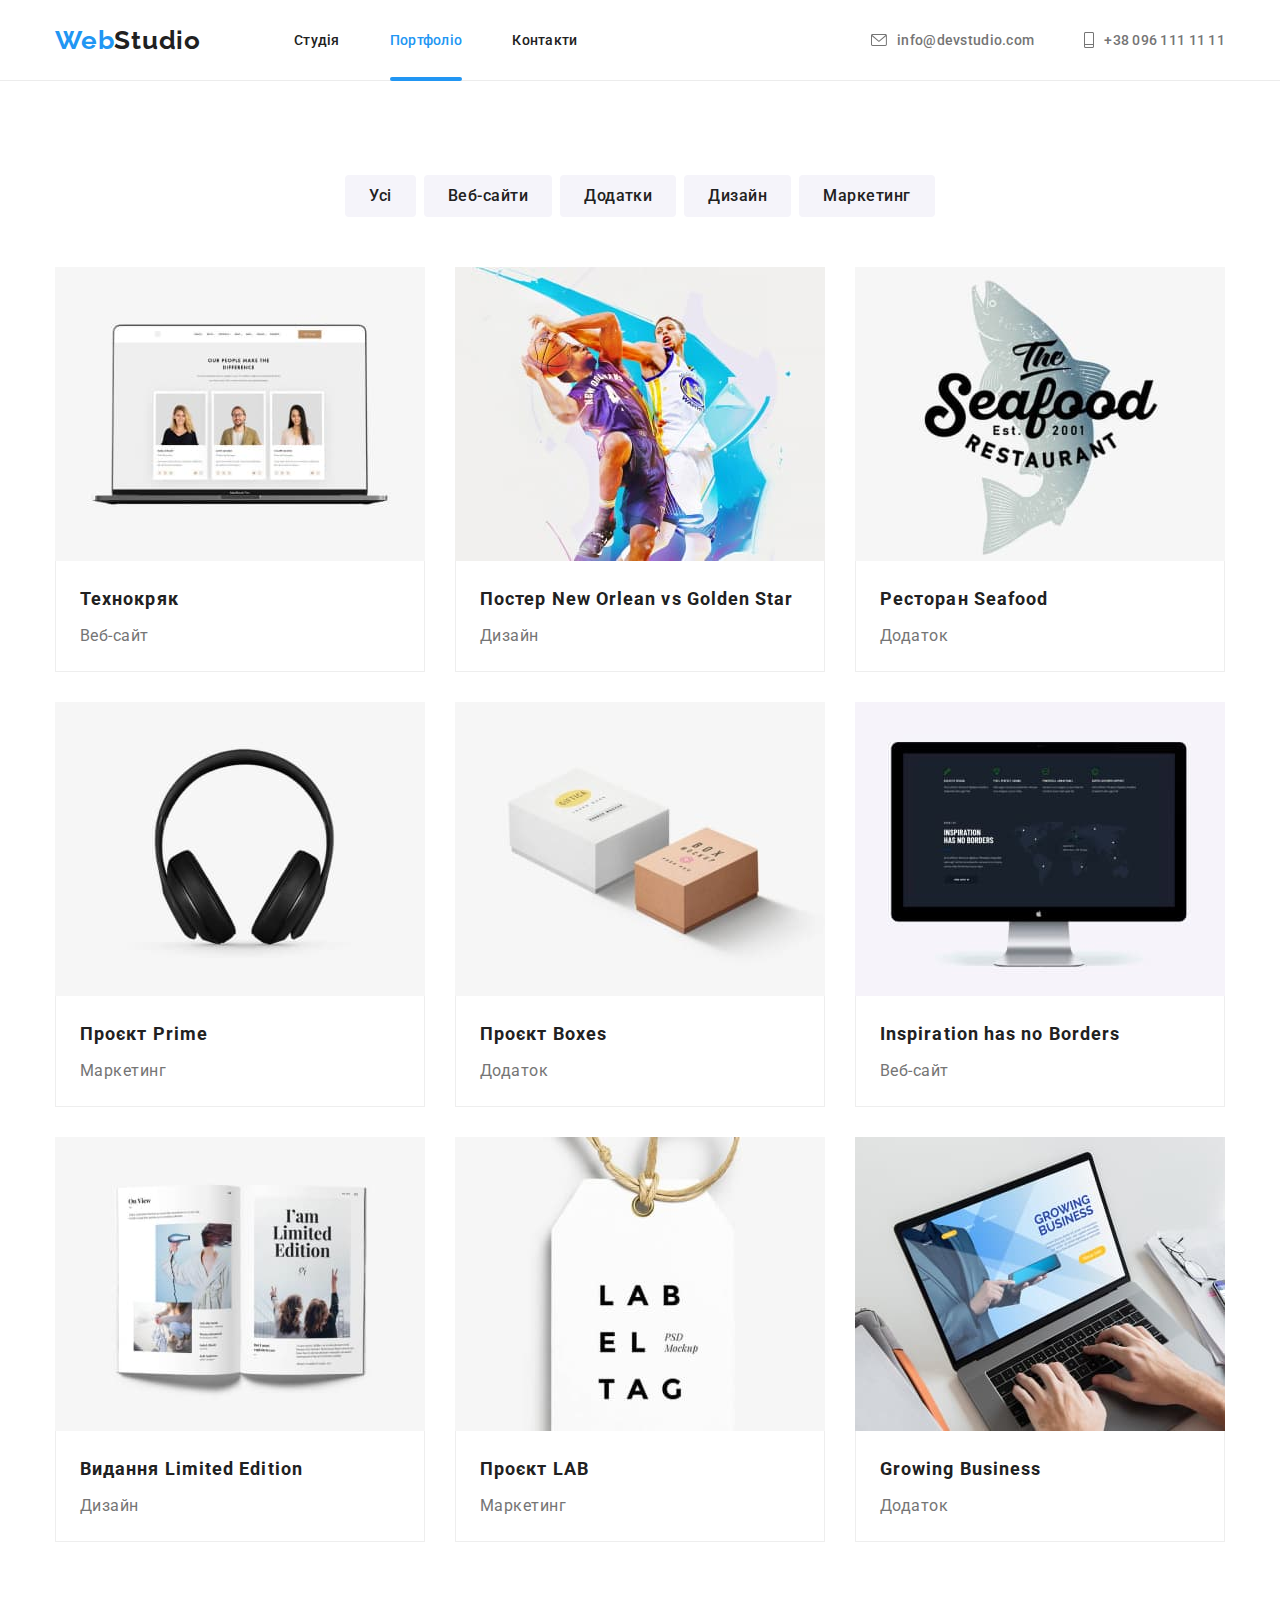
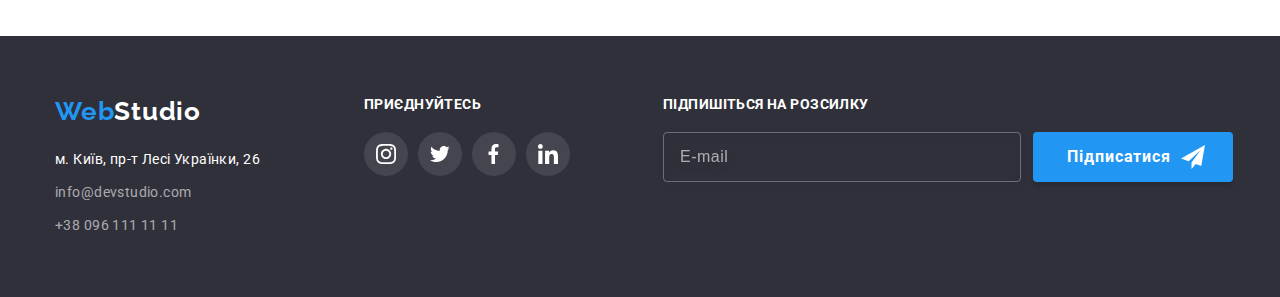
==== commit 89cd71b6: "visually-hidden" ====
--- a/portfolio.html
+++ b/portfolio.html
@@ -214,80 +214,76 @@
 <!--Footer -->
     <footer class="footer">
         <div class="container footer-container">
-            <div class="contact-wrap">
-                <div class="footer-contact ">
-                    <a href="./index.html" class="logo-link link">Web<span class="logo-accent-white">Studio</span></a>
-                    <address class="footer-address">
-                        <ul class="footer-list list">
-                            <li class="address-item">
-                                <a href="https://goo.gl/maps/D7AYQbpJmKxiP5Zv7"
-                                target="_blank"
-                                rel="noopener noreferrer nofollow" class="link-address-address link"
-                                >м. Київ, пр-т Лесі Українки, 26</a>
-                            </li>
-                            <li class="address-item"><a href="mailto:info@devstudio.com" class="link-address link">info@devstudio.com</a></li>
-                            <li class="address-item"><a href="tel:+380961111111" class="link-address link call">+38 096 111 11 11</a></li>
-                        </ul>
-                    </address>
-                </div>
+            <div class="footer-contact">
+                <a href="./index.html" class="logo-link link">Web<span class="logo-accent-white">Studio</span></a>
+                <address class="footer-address">
+                    <ul class="footer-list list">
+                        <li class="address-item">
+                            <a href="https://goo.gl/maps/D7AYQbpJmKxiP5Zv7"
+                            target="_blank"
+                            rel="noopener noreferrer nofollow" class="link-address-address link"
+                            >м. Київ, пр-т Лесі Українки, 26</a>
+                        </li>
+                        <li class="address-item"><a href="mailto:info@devstudio.com" class="link-address link">info@devstudio.com</a></li>
+                        <li class="address-item"><a href="tel:+380961111111" class="link-address link call">+38 096 111 11 11</a></li>
+                    </ul>
+                </address>            
             </div>
-            <div class="join-wrap">
-                <div class="footer-join">
-                    <h3 class="footer-soc-titel">приєднуйтесь</h3>
-                    <ul class="footer-soc-list list">
-                        <li class="footer-soc-item">
-                            <a href=""
-                            target="_blank"
-                            rel="noopener noreferrer nofollow" 
-                            class="footer-soc-link list">
-                                <svg class="clints-soc-icon" width="20" height="20">
-                                    <use href="./images/symbol-defs.svg#icon-Team1"></use>
-                                </svg>
-                            </a>
-                        </li>
-                        <li class="team-soc-item">
-                            <a href=""
-                            target="_blank"
-                            rel="noopener noreferrer nofollow" 
-                            class="footer-soc-link list">
-                                <svg class="clints-soc-icon" width="20" height="20">
-                                    <use href="./images/symbol-defs.svg#icon-Team2"></use>
-                                </svg>
-                            </a>
-                        </li>
-                        <li class="team-soc-item">
+            <div class="footer-join">
+                <p class="footer-soc-titel">приєднуйтесь</p>
+                <ul class="footer-soc-list list">
+                    <li class="footer-soc-item">
                         <a href=""
-                            target="_blank"
-                            rel="noopener noreferrer nofollow" 
-                            class="footer-soc-link list">
-                                <svg class="clints-soc-icon" width="20" height="20">
-                                    <use href="./images/symbol-defs.svg#icon-Team3"></use>
-                                </svg>
-                            </a>
-                        </li>
-                        <li class="team-soc-item">
-                            <a href=""
-                            target="_blank"
-                            rel="noopener noreferrer nofollow" 
-                            class="footer-soc-link list">
-                                <svg class="clints-soc-icon" width="20" height="20">
-                                    <use href="./images/symbol-defs.svg#icon-Team4"></use>
-                                </svg>
-                            </a>
-                        </li>
-                    </ul>
-                </div>
+                        target="_blank"
+                        rel="noopener noreferrer nofollow" 
+                        class="footer-soc-link list">
+                            <svg class="clints-soc-icon" width="20" height="20">
+                                <use href="./images/symbol-defs.svg#icon-Team1"></use>
+                            </svg>
+                        </a>
+                    </li>
+                    <li class="team-soc-item">
+                        <a href=""
+                        target="_blank"
+                        rel="noopener noreferrer nofollow" 
+                        class="footer-soc-link list">
+                            <svg class="clints-soc-icon" width="20" height="20">
+                                <use href="./images/symbol-defs.svg#icon-Team2"></use>
+                            </svg>
+                        </a>
+                    </li>
+                    <li class="team-soc-item">
+                    <a href=""
+                        target="_blank"
+                        rel="noopener noreferrer nofollow" 
+                        class="footer-soc-link list">
+                            <svg class="clints-soc-icon" width="20" height="20">
+                                <use href="./images/symbol-defs.svg#icon-Team3"></use>
+                            </svg>
+                        </a>
+                    </li>
+                    <li class="team-soc-item">
+                        <a href=""
+                        target="_blank"
+                        rel="noopener noreferrer nofollow" 
+                        class="footer-soc-link list">
+                            <svg class="clints-soc-icon" width="20" height="20">
+                                <use href="./images/symbol-defs.svg#icon-Team4"></use>
+                            </svg>
+                        </a>
+                    </li>
+                </ul>
             </div>
             <div class="subscribe-wrap">
-                <h3 class="footer-soc-titel">Підпишіться на розсилку</h3>
-                <div class="footer-input">
+                <p class="footer-soc-titel">Підпишіться на розсилку</p>
+                <form class="footer-input">
                     <input type="email" placeholder="E-mail" name="email-subscribe" class="subscribe-input">
                     <button type="submit" class="subscribe-button">Підписатися
                         <svg class="subscribe-button-icon" width="24px" height="24px">
                             <use href="./images/svg-sprite.svg#icon-send"></use>
                         </svg>
                     </button>
-                </div>
+                </form>
             </div>
         </div>
     </footer>
--- a/css/styles.css
+++ b/css/styles.css
@@ -260,193 +260,6 @@
 .header-icon:focus .header-icon{
     fill: var(--logo-blue-color)
 }
-/*--------------footer--------------*/
-
-.footer{
-    background-color:var(--accent-background-color);
-    padding-top: 60px;
-    padding-bottom: 60px;
-}
-
-.footer-container {
-    display: flex;
-    align-items: baseline;
-    margin-left:auto ;
-    margin-right: auto;
-}
-
-/*--------------CONTACTS--------------*/
-
-
-.logo-accent-white{
-    color:var(--hero-text-color);
-}
-
-.link-address-address{
-    color: var(--hero-text-color);
-    font-size: 14px;
-    line-height:calc(24/14);
-    letter-spacing: 0.03em;
-    display: inline-block;
-}
-
-.link-address{
-    color: var(--hero-text-color);
-    font-size: 14px;
-    line-height:calc(24/14);
-    letter-spacing: 0.03em;
-    color:var(--hero-text-color-low-wisibility);
-}
-
-.footer-address{
-    margin-top: 20px;
-}
-
-.address-item:not(:last-child) {
-    margin-bottom: 9px;
-}
-
-.call{
-    display: inline-block;
-}
-
-.footer-contact{
-    margin-right: 70px;
-}
-
-/*--------------приєднуйтесь------------ */
-.join-wrap{
-    padding-top: 72px;
-    padding-bottom: 100px;
-}
-
-.footer-soc-titel,
-.footer-soc-titel{
-    color: var(--hero-text-color);
-    font-weight: 700;
-    font-size: 14px;
-    line-height: calc(16/14);
-    letter-spacing: 0.03em;
-    text-transform: uppercase;
-    margin-bottom: 20px;
-}
-
-.footer-soc-list {
-    display: flex;
-    gap: 10px;
-
-}
-
-.footer-soc-item {
-    width: 44px;
-    height: 44px;
-}
-
-.footer-soc-link {
-    width: 100%;
-    height: 100%;
-    border-radius: 50%;
-    background-color:rgba(255, 255, 255, 0.1);
-    display: flex;
-    align-items: center;
-    justify-content: center;
-}
-
-.footer-soc-link{
-    fill: var(--hero-text-color);
-    transition: background-color 250ms var(--timing-function), fill 250ms var(--timing-function);
-}
-
-.footer-soc-link:hover, 
-.footer-soc-link:focus{
-    background-color: var(--logo-blue-color);
-}
-
-/*--------------Підпишіться на розсилку------------ */
-.subscribe-wrap{
-    margin-left: 93px;
-    padding-top: 72px;
-    padding-bottom: 94px;
-}
-
-.subscribe-form{
-    position: relative;
-    display: flex;
-}
-
-.subscribe-input{
-    width:300px;
-    height: 50px;
-    color: rgba(255, 255, 255, 0.6);
-    background-color: transparent;
-    border: 1px solid rgba(255, 255, 255, 0.3);
-    filter: drop-shadow(0px 4px 4px rgba(0, 0, 0, 0.15));
-    border-radius: 4px;
-    margin-right: 12px;
-    padding-left: 16px;
-    padding-right: 16px;
-    outline: transparent;
-
-    transition-property: border-color;
-    transition-duration: 250ms;
-    transition-timing-function: var (--timing-function)
-}
-
-.subscribe-input:hover,
-.subscribe-input:focus{
-    border-color: var(--hover-focus-color)
-}
-
-.subscribe-input::placeholder{
-    font-family: 'Roboto' sans-serif;
-    font-style: normal;
-    font-weight: 400;
-    font-size: 16px;
-    line-height: 1.25;
-    align-items: center;
-    letter-spacing: 0.03em;
-    color: rgba(255, 255, 255, 0.6);
-}
-
-.subscribe-button{
-    display: inline-block;
-    justify-content: center;
-    align-items: center;
-
-    font-family: inherit;
-    font-style: normal;
-    font-weight: 700;
-    font-size: 16px;
-    line-height: calc(30/16);
-    color: var(--hero-text-color);
-    background-color: var(--button-color);
-    letter-spacing: 0.06em;
-    flex-wrap: nowrap;
-    padding-left: 12px;
-    min-width: 200px;
-    min-height: 50px;
-    cursor: pointer;
-    border-radius: 4px;
-    border-color: transparent;
-
-    box-shadow: 0px 4px 4px rgba(0, 0, 0, 0.15);
-    transition-property:background-color;
-    transition-duration: 250ms;
-    transition-timing-function: var(--timing-function)
-}
-
-.subscribe-button-icon{
-    right: 28px;
-    transform: translateY(+50%);
-    fill:var(--hero-text-color)
-}
-
-.submit-button:hover,
-.submit-button:focus{
-    color: var(--hero-text-color);
-    background-color: var(--button-acvive-color)
-}
-
 /*--------------WebStudio------------ */
 
 /*hero*/
@@ -504,9 +317,7 @@
     transition-timing-function: var(--timing-function), background-color 250ms var(--timing-function);
 }
 
-.modal-close-icon{
-    width: 18px;
-}
+
 
 .button:hover,
 .button:focus {
@@ -782,7 +593,6 @@
     transform: translate(-50%, -50%) scale(0);
 }
 
-
 .modal-close{
     display: flex;
     align-items: center;
@@ -793,19 +603,25 @@
     position: absolute;
     width: 30px;
     height: 30px;
-    right: 8px;
-    top: 8px;
+    right: 10px;
+    top: 10px;
     cursor: pointer;
 
-    transition-property: fill;
+    transition-property: color;
     transition-duration: 250ms;
     transition-timing-function: var(--timing-function);
 }
 
 .modal-close:hover,
 .modal-close:focus{
-    fill:var(--hover-focus-color);
-}
+    color:var(--logo-blue-color);
+}
+
+.modal-close-icon{
+    fill: currentColor;
+    width: 18px;
+}
+
 
 .backdrop.is-hidden{
     opacity: 0;
@@ -833,6 +649,10 @@
     margin-bottom: 10px;
 }
 
+.before-comments{
+    margin-bottom: 20px;
+}
+
 .label-text{
     color: var(--input-text-lable-color);
     font-family: 'Roboto' sans-serif;
@@ -847,7 +667,8 @@
 }
 
 .modal-input {
-    color: var(--input-text-lable-color);
+    color: #212121;
+
     width: 100%;
     height: 40px;
     border: 1px solid var(--input-border);
@@ -892,7 +713,7 @@
     font-family: 'Roboto' sans-serif;
     font-style: normal;
     font-weight: 400;
-    font-size: 12px;
+    font-size: 17px;
     line-height: calc(14/12);
     letter-spacing: 0.01em;
 
@@ -907,7 +728,6 @@
     line-height: 1.17px;
     letter-spacing: 0.01em;
     color: rgba(117, 117, 117, 0.5);
-
 }
 
 .modal-icon{
@@ -1013,7 +833,7 @@
 .modal-button{
     font-family: inherit;
     font-style: normal;
-    font-weight: 400;
+    font-weight: 700;
     font-size: 16px;
     font-style: bold;
     line-height: calc(30/16);
@@ -1055,21 +875,6 @@
     text-decoration: underline;
 }
 
-.modal-close-icon{
-    fill:rgba(0, 0, 0, 1);
-
-    transition-property: fill;
-    transition-duration: 250ms;
-    transition-timing-function: var(--timing-function);
-}
-
-.modal-close-icon:hover, 
-.modal-close-icon:focus {
-    fill: var(--logo-blue-color);
-    border-color: var(--logo-blue-color);
-}
-
-
 /*--------------PORTFOLIO------------ */
 
 .filter-section{
@@ -1198,4 +1003,193 @@
     box-shadow: 0px 1px 1px rgba(0, 0, 0, 0.12), 0px 4px 4px rgba(0, 0, 0, 0.06), 1px 4px 6px rgba(0, 0, 0, 0.16);
 }
 
-
+/*--------------footer--------------*/
+
+.footer{
+    background-color:var(--accent-background-color);
+    padding-top: 60px;
+    padding-bottom: 60px;
+}
+
+.footer-container {
+    display: flex;
+    align-items: ;
+    margin-left:auto ;
+    margin-right: auto;
+}
+
+/*--------------CONTACTS--------------*/
+
+.logo-accent-white{
+    color:var(--hero-text-color);
+}
+
+.link-address-address{
+    color: var(--hero-text-color);
+    font-size: 14px;
+    line-height:calc(24/14);
+    letter-spacing: 0.03em;
+    display: inline-block;
+}
+
+.link-address{
+    color: var(--hero-text-color);
+    font-size: 14px;
+    line-height:calc(24/14);
+    letter-spacing: 0.03em;
+    color:var(--hero-text-color-low-wisibility);
+}
+
+.footer-address{
+    margin-top: 20px;
+}
+
+.address-item:not(:last-child) {
+    margin-bottom: 9px;
+}
+
+.call{
+    display: inline-block;
+}
+
+.footer-contact{
+    margin-right: 70px;
+}
+
+/*--------------приєднуйтесь------------ */
+
+
+.footer-soc-titel,
+.footer-soc-titel{
+    color: var(--hero-text-color);
+    font-weight: 700;
+    font-size: 14px;
+    line-height: calc(16/14);
+    letter-spacing: 0.03em;
+    text-transform: uppercase;
+    margin-bottom: 20px;
+}
+
+.footer-soc-list {
+    display: flex;
+    gap: 10px;
+
+}
+
+.footer-soc-item {
+    width: 44px;
+    height: 44px;
+}
+
+.footer-soc-link {
+    width: 100%;
+    height: 100%;
+    border-radius: 50%;
+    background-color:rgba(255, 255, 255, 0.1);
+    display: flex;
+    align-items: center;
+    justify-content: center;
+}
+
+.footer-soc-link{
+    fill: var(--hero-text-color);
+    transition: background-color 250ms var(--timing-function), fill 250ms var(--timing-function);
+}
+
+.footer-soc-link:hover, 
+.footer-soc-link:focus{
+    background-color: var(--logo-blue-color);
+}
+
+/*--------------Підпишіться на розсилку------------ */
+.subscribe-wrap{
+    margin-left: 93px;
+}
+
+.footer-input{
+    display: flex;
+    align-items: center;
+}
+
+.subscribe-form{
+    position: relative;
+    display: flex;
+}
+
+.subscribe-input{
+    width:358px;
+    height: 50px;
+    color: rgba(255, 255, 255, 0.6);
+    background-color: transparent;
+    border: 1px solid rgba(255, 255, 255, 0.3);
+    filter: drop-shadow(0px 4px 4px rgba(0, 0, 0, 0.15));
+    border-radius: 4px;
+    margin-right: 12px;
+    padding-left: 16px;
+    padding-right: 16px;
+    outline: transparent;
+
+    font-weight: 700;
+    font-size: 16px;
+    line-height: calc(20/16);
+    letter-spacing: 0.03em;
+
+    transition-property: border-color;
+    transition-duration: 250ms;
+    transition-timing-function: var (--timing-function)
+}
+
+.subscribe-input:hover,
+.subscribe-input:focus{
+    border-color: var(--hover-focus-color)
+}
+
+.subscribe-input::placeholder{
+    font-family: 'Roboto' sans-serif;
+    font-style: normal;
+    font-weight: 400;
+    font-size: 16px;
+    line-height: 1.25;
+    align-items: center;
+    letter-spacing: 0.03em;
+    color: rgba(255, 255, 255, 0.6);
+}
+
+.subscribe-button{
+    display: inline-flex;
+    justify-content: center;
+    align-items: center;
+
+    font-family: inherit;
+    font-style: normal;
+    font-weight: 700;
+    font-size: 16px;
+    line-height: calc(30/16);
+    color: var(--hero-text-color);
+    background-color: var(--button-color);
+    letter-spacing: 0.06em;
+    flex-wrap: nowrap;
+    padding-left: 12px;
+    min-width: 200px;
+    min-height: 50px;
+    cursor: pointer;
+    border-radius: 4px;
+    border-color: transparent;
+    gap: 10px;
+
+    box-shadow: 0px 4px 4px rgba(0, 0, 0, 0.15);
+    transition-property:background-color;
+    transition-duration: 250ms;
+    transition-timing-function: var(--timing-function), background-color 250ms var(--timing-function);
+}
+
+.subscribe-button:hover,
+.subscribe-button:focus{
+    color: var(--hero-text-color);
+    background-color: var(--button-acvive-color);
+}
+
+.subscribe-button-icon{
+    fill:var(--hero-text-color);
+}
+
